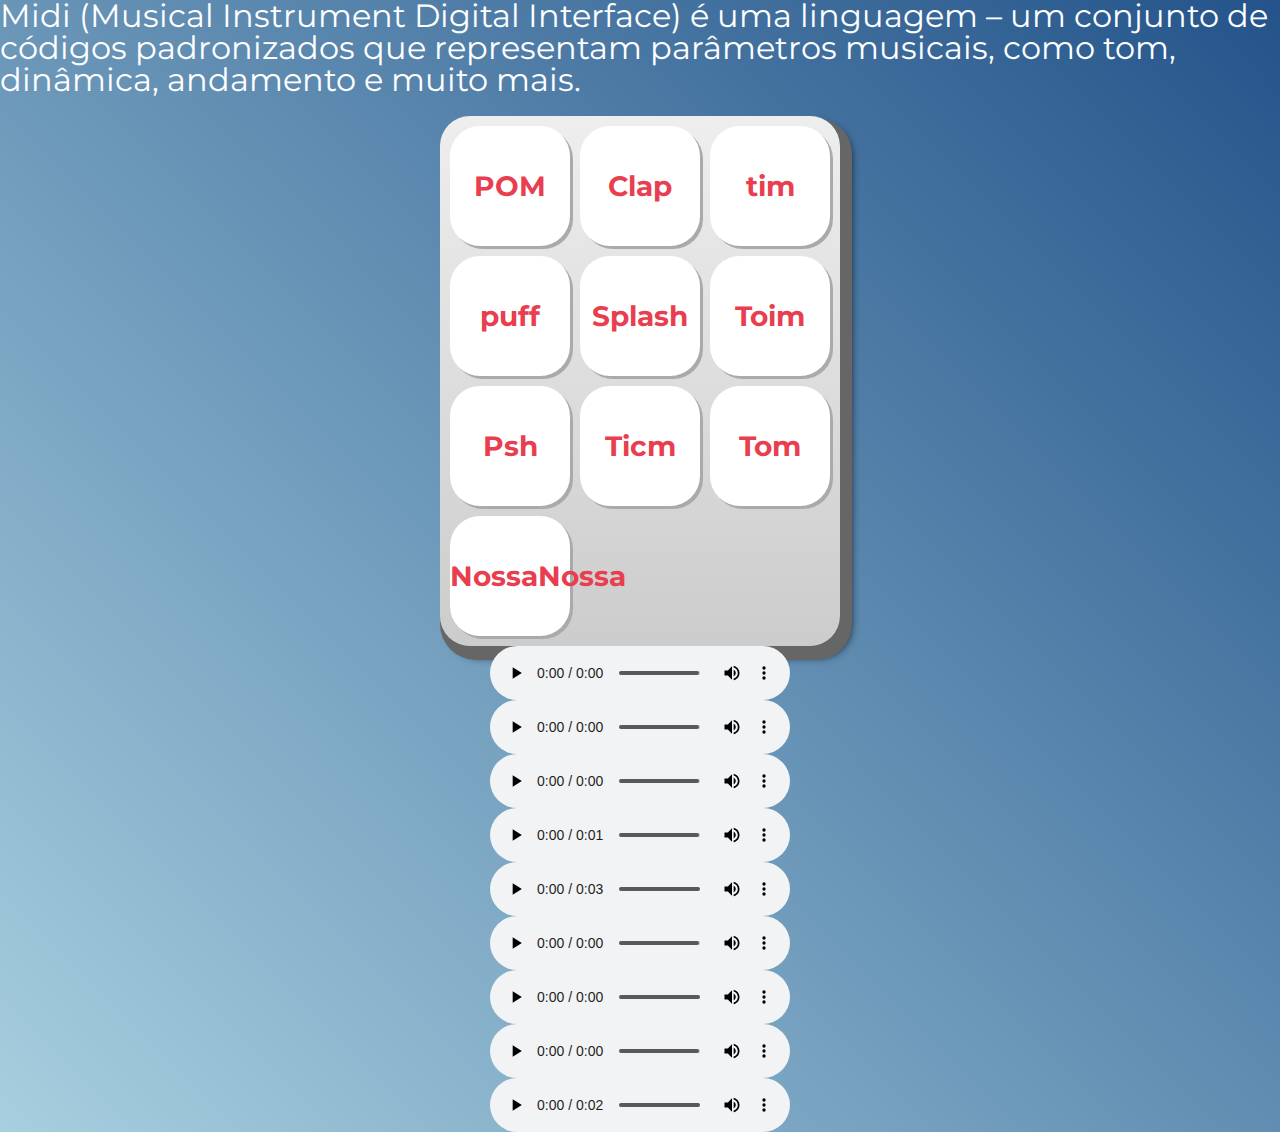
==== meu.html @ d835f45b "vvxg" ====
<!DOCTYPE html>
<html lang="pt-BR">
<head>
    <meta charset="UTF-8">
    <meta http-equiv="X-UA-Compatible" content="IE=edge">
    <meta name="viewport" content="width=device-width, initial-scale=1.0">

    <title> MIDI</title>

    <link rel="preconnect" href="https://fonts.googleapis.com">
    <link rel="preconnect" href="https://fonts.gstatic.com" crossorigin>
    <link href="https://fonts.googleapis.com/css2?family=Montserrat:wght@500;600&display=swap" rel="stylesheet">

    <link rel="icon" type="image/png" href="images/bateria.png">
    <link rel="stylesheet" href="css/reset.css">
    <link rel="stylesheet" href="css/estilos.css">

</head>
<body>

    <h1>Midi (Musical Instrument Digital Interface) é uma linguagem – um conjunto de códigos padronizados que representam parâmetros musicais, como tom, dinâmica, andamento e muito mais.</h1>

    <section class="teclado">
        <button onclick="TocaSomPom()" class="tecla som_tecla_pom">POM</button>
        <button onclick="TocaSomClap()" class="tecla som_tecla_clap">Clap</button>
        <button onclick="TocaSomTim()" class="tecla som_tecla_tim">tim</button>

        <button onclick="TocaSomPuff()" class="tecla som_tecla_puff">puff</button>
        <button onclick="TocaSomSplash()" class="tecla som_tecla_splash">Splash</button>
        <button onclick="TocaSomToim()" class="tecla som_tecla_toim">Toim</button>

        <button onclick="TocaSomPsh()" class="tecla som_tecla_psh">Psh</button>
        <button onclick="TocaSomTic()" class="tecla som_tecla_tic">Ticm</button>
        <button onclick="TocaSomTom()" class="tecla som_tecla_tom">Tom</button>

        <button onclick="TocaSomNossaNossa()" class="tecla TocaSomNossaNossa">NossaNossa</button>
    </section>


    <audio controls src="sounds/keyw.wav" id="som_tecla_clap"></audio>
    <audio controls src="sounds/keye.wav" id="som_tecla_tim"></audio>
    <audio controls src="sounds/keya.wav" id="som_tecla_puff"></audio>
    <audio controls src="sounds/keys.wav" id="som_tecla_splash"></audio>
    <audio controls src="sounds/keyd.wav" id="som_tecla_toim"></audio>
    <audio controls src="sounds/keyz.wav" id="som_tecla_psh"></audio>
    <audio controls src="sounds/keyx.wav" id="som_tecla_tic"></audio>
    <audio controls src="sounds/keyz.wav" id="som_tecla_tom"></audio>
    <audio controls src="sounds/NossaNossa.mp3" id="som_tecla_NossaNossa"></audio>
---- css/estilos.css ----
:root {
  --cinza: #aaa;
  --vermelha: #e93d50;
  --vermelha-escura: #af303f;
  --branca: #fff;
  --luz: rgb(229, 255, 0);
}

body {
  align-items: center;
  background: linear-gradient(45deg, #a7cfdf 0%,#23538a 100%);
  display: flex;
  justify-content: center;
  flex-direction: column;
  font-family: 'Montserrat', sans-serif;
  min-height: 100vh;
}

h1 {
  color: var(--branca);
  margin-bottom: 20px;
  font-size: 2rem;
}

.teclado {
  background: linear-gradient(to bottom, #eeeeee 0%,#cccccc 100%);
  box-shadow: 6px 8px 0 6px #666, 10px 10px 10px #000;
  border-radius: 30px;
  display: grid;
  gap: 10px;
  grid-template-columns: repeat(3, 1fr);
  padding: 10px;
}

.tecla {
  background-color: var(--branca);
  border-radius: 30px;
  box-shadow: 3px 3px 0 var(--cinza);
  color: var(--vermelha);
  cursor: pointer;
  height: 120px;
  font-size: 1.75em;
  font-weight: bold;
  line-height: 120px;
  text-align: center;
  width: 120px;
}

.tecla.ativa,
.tecla:active {
  background-color: var(--vermelha);
  border: 4px solid  var(--vermelha);
  box-shadow: 3px 3px 0 var(--vermelha-escura) inset;
  color: var(--branca);
  outline: none;
}

.tecla.focus,
.tecla:focus {
  outline: none;
  box-shadow: 1px 1px 10px var(--luz);
}

.tecla.active:focus,
.tecla:active:focus {
  box-shadow: 3px 3px 0 var(--vermelha-escura) inset, 1px 1px 10px var(--luz);
}
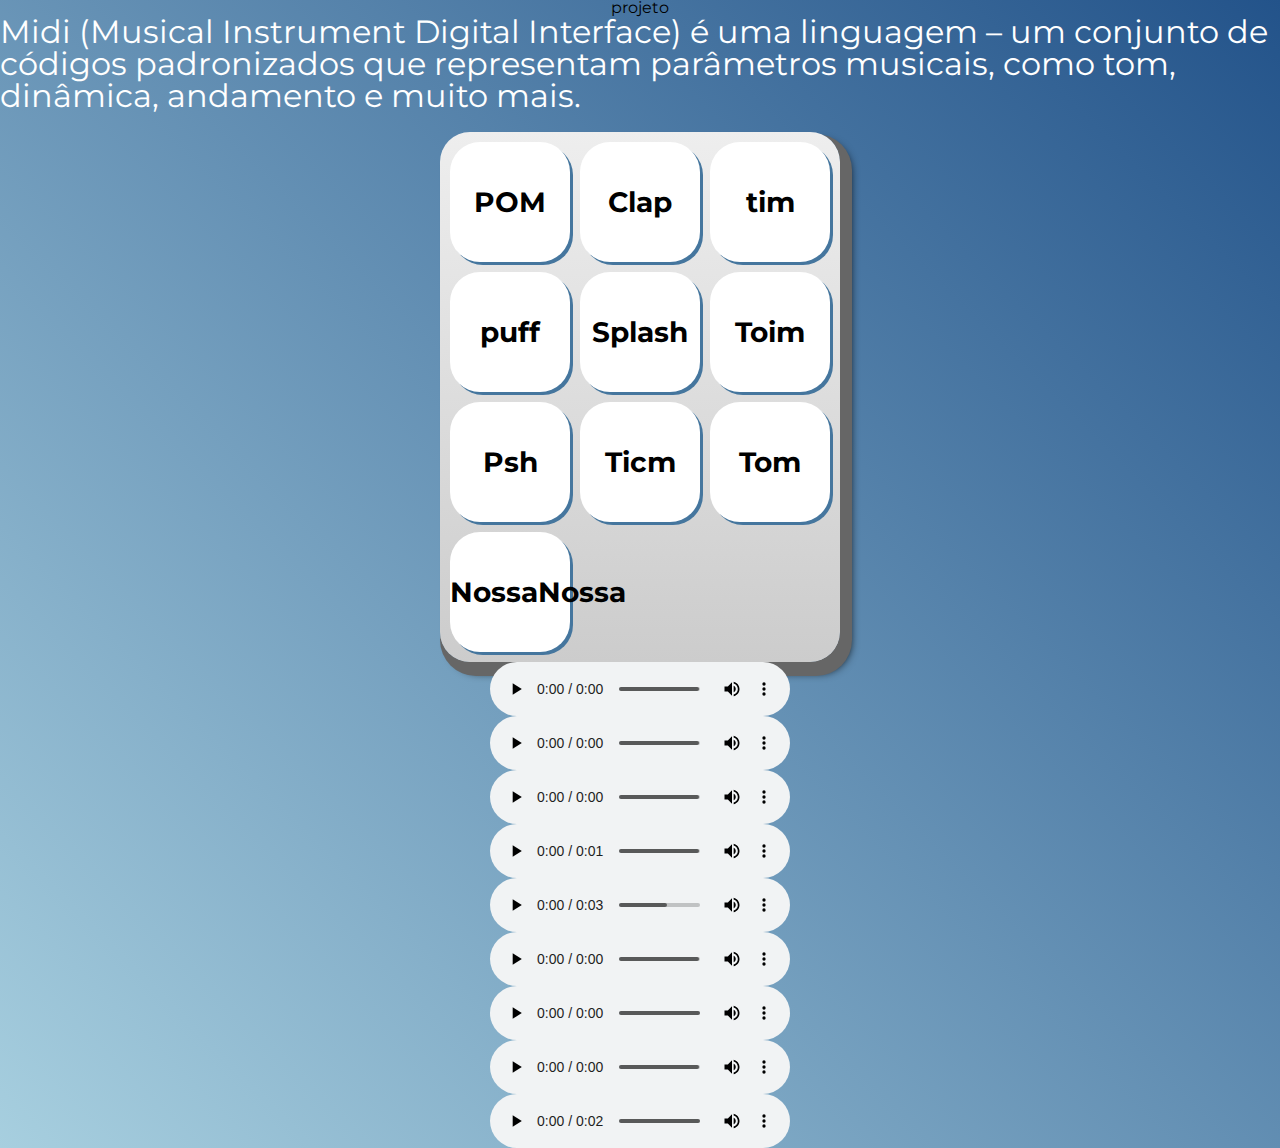
==== commit dae8af06: "dad" ====
--- a/meu.html
+++ b/meu.html
@@ -17,6 +17,8 @@
 
 </head>
 <body>
+    
+<a href="index.html">projeto</a>
 
     <h1>Midi (Musical Instrument Digital Interface) é uma linguagem – um conjunto de códigos padronizados que representam parâmetros musicais, como tom, dinâmica, andamento e muito mais.</h1>
 
--- a/css/estilos.css
+++ b/css/estilos.css
@@ -1,9 +1,9 @@
 :root {
-  --cinza: #aaa;
-  --vermelha: #e93d50;
-  --vermelha-escura: #af303f;
+  --cinza: #45769e;
+  --vermelha: #000000;
+  --vermelha-escura: #000000;
   --branca: #fff;
-  --luz: rgb(229, 255, 0);
+  --luz: rgb(0, 183, 255);
 }
 
 body {
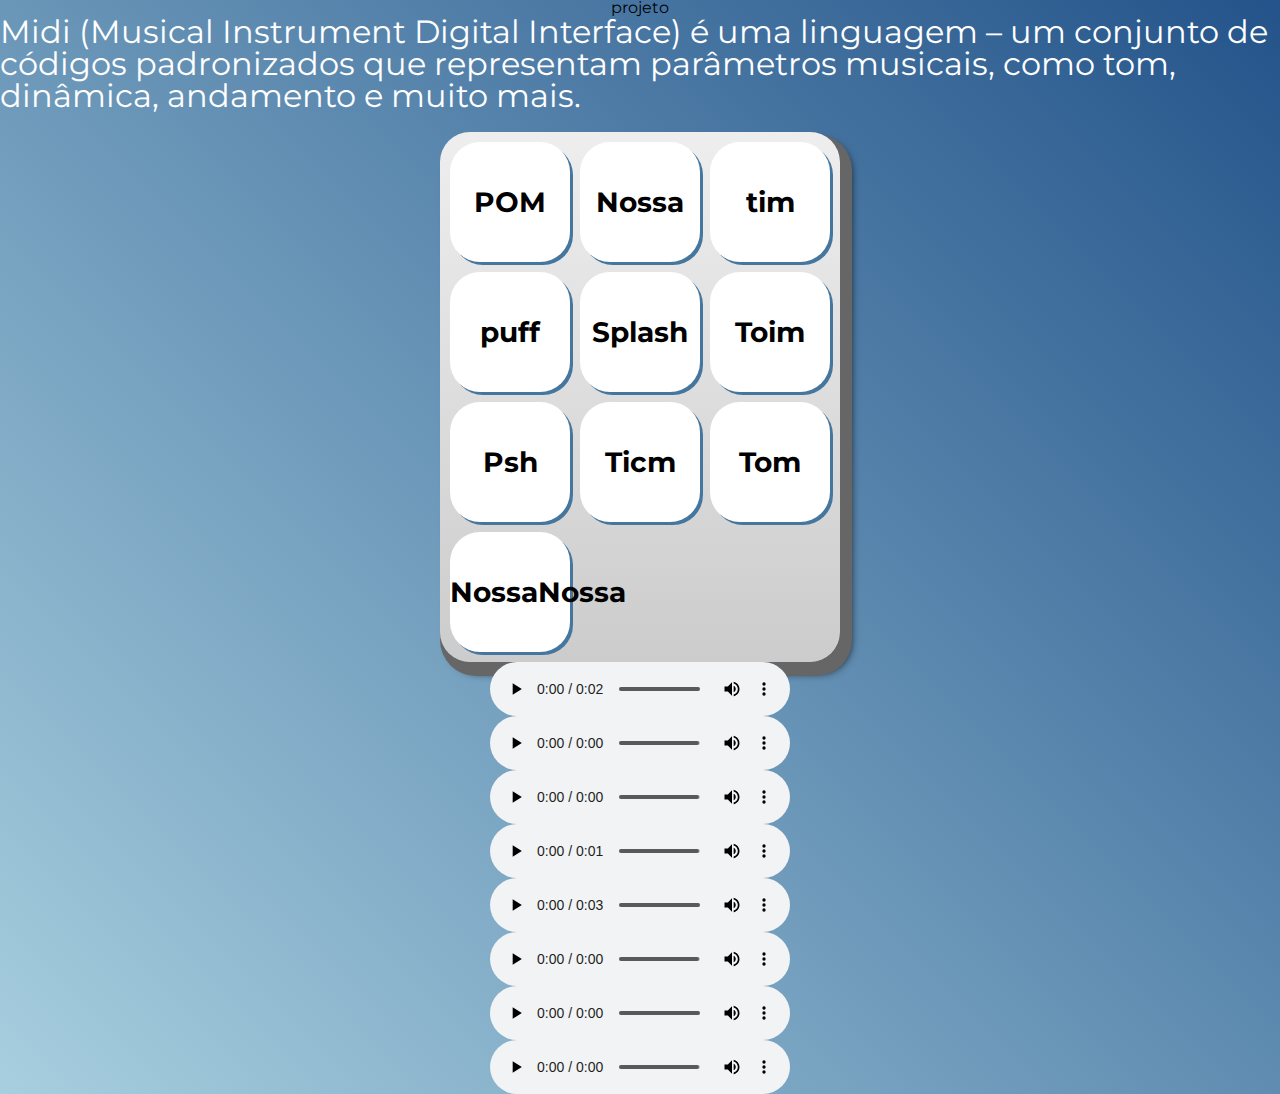
==== commit ca118756: "fsffsf" ====
--- a/meu.html
+++ b/meu.html
@@ -17,14 +17,14 @@
 
 </head>
 <body>
-    
+
 <a href="index.html">projeto</a>
 
     <h1>Midi (Musical Instrument Digital Interface) é uma linguagem – um conjunto de códigos padronizados que representam parâmetros musicais, como tom, dinâmica, andamento e muito mais.</h1>
 
     <section class="teclado">
         <button onclick="TocaSomPom()" class="tecla som_tecla_pom">POM</button>
-        <button onclick="TocaSomClap()" class="tecla som_tecla_clap">Clap</button>
+        <button onclick="TocaSomClap()" class="tecla som_tecla_clap">Nossa</button>
         <button onclick="TocaSomTim()" class="tecla som_tecla_tim">tim</button>
 
         <button onclick="TocaSomPuff()" class="tecla som_tecla_puff">puff</button>
@@ -39,7 +39,7 @@
     </section>
 
 
-    <audio controls src="sounds/keyw.wav" id="som_tecla_clap"></audio>
+    <audio controls src="sounds/NossaNossa.mp3" id="som_tecla_clap"></audio>
     <audio controls src="sounds/keye.wav" id="som_tecla_tim"></audio>
     <audio controls src="sounds/keya.wav" id="som_tecla_puff"></audio>
     <audio controls src="sounds/keys.wav" id="som_tecla_splash"></audio>
@@ -47,5 +47,3 @@
     <audio controls src="sounds/keyz.wav" id="som_tecla_psh"></audio>
     <audio controls src="sounds/keyx.wav" id="som_tecla_tic"></audio>
     <audio controls src="sounds/keyz.wav" id="som_tecla_tom"></audio>
-    <audio controls src="sounds/NossaNossa.mp3" id="som_tecla_NossaNossa"></audio>
-
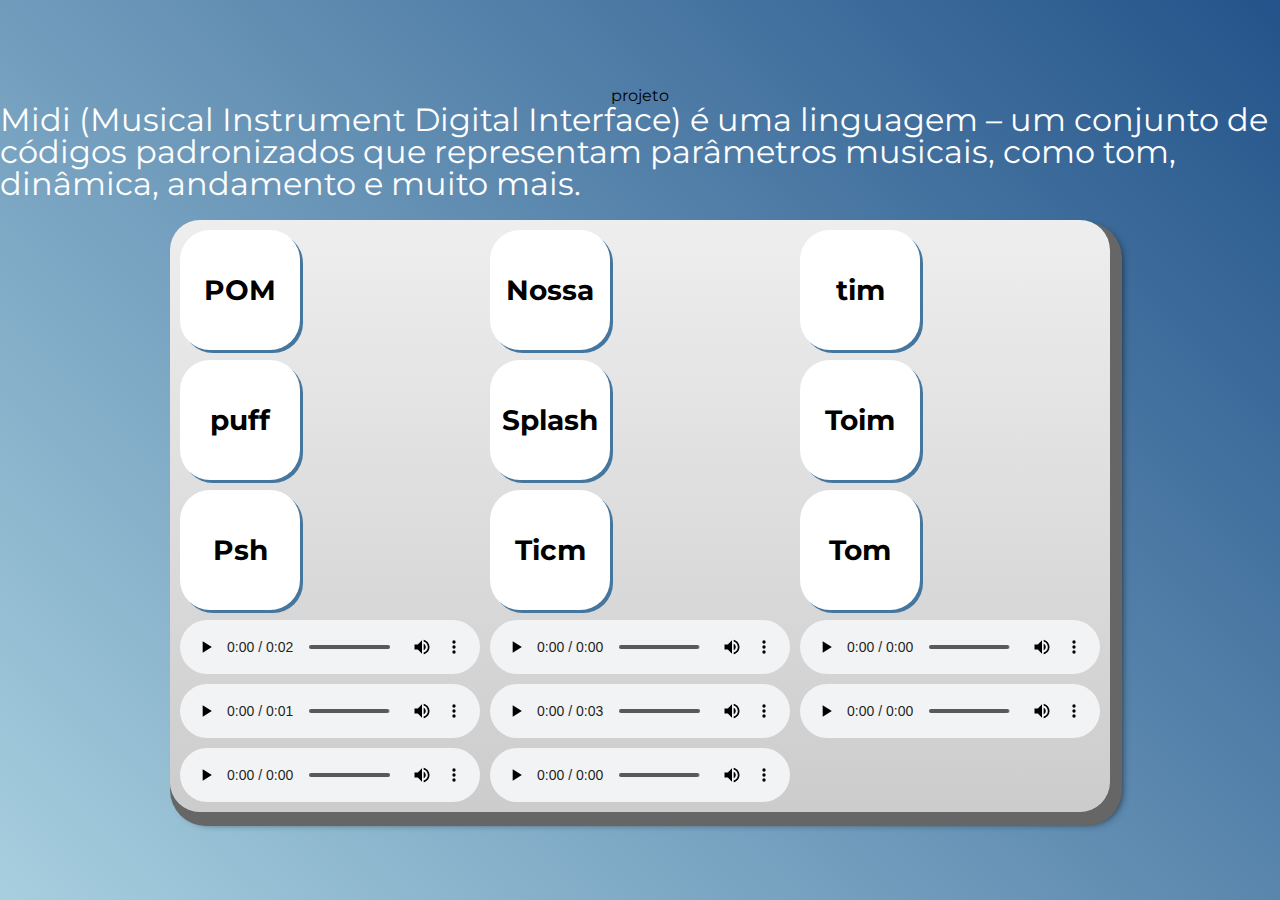
==== commit 7de52a7b: "fgfh" ====
--- a/meu.html
+++ b/meu.html
@@ -35,9 +35,6 @@
         <button onclick="TocaSomTic()" class="tecla som_tecla_tic">Ticm</button>
         <button onclick="TocaSomTom()" class="tecla som_tecla_tom">Tom</button>
 
-        <button onclick="TocaSomNossaNossa()" class="tecla TocaSomNossaNossa">NossaNossa</button>
-    </section>
-
 
     <audio controls src="sounds/NossaNossa.mp3" id="som_tecla_clap"></audio>
     <audio controls src="sounds/keye.wav" id="som_tecla_tim"></audio>
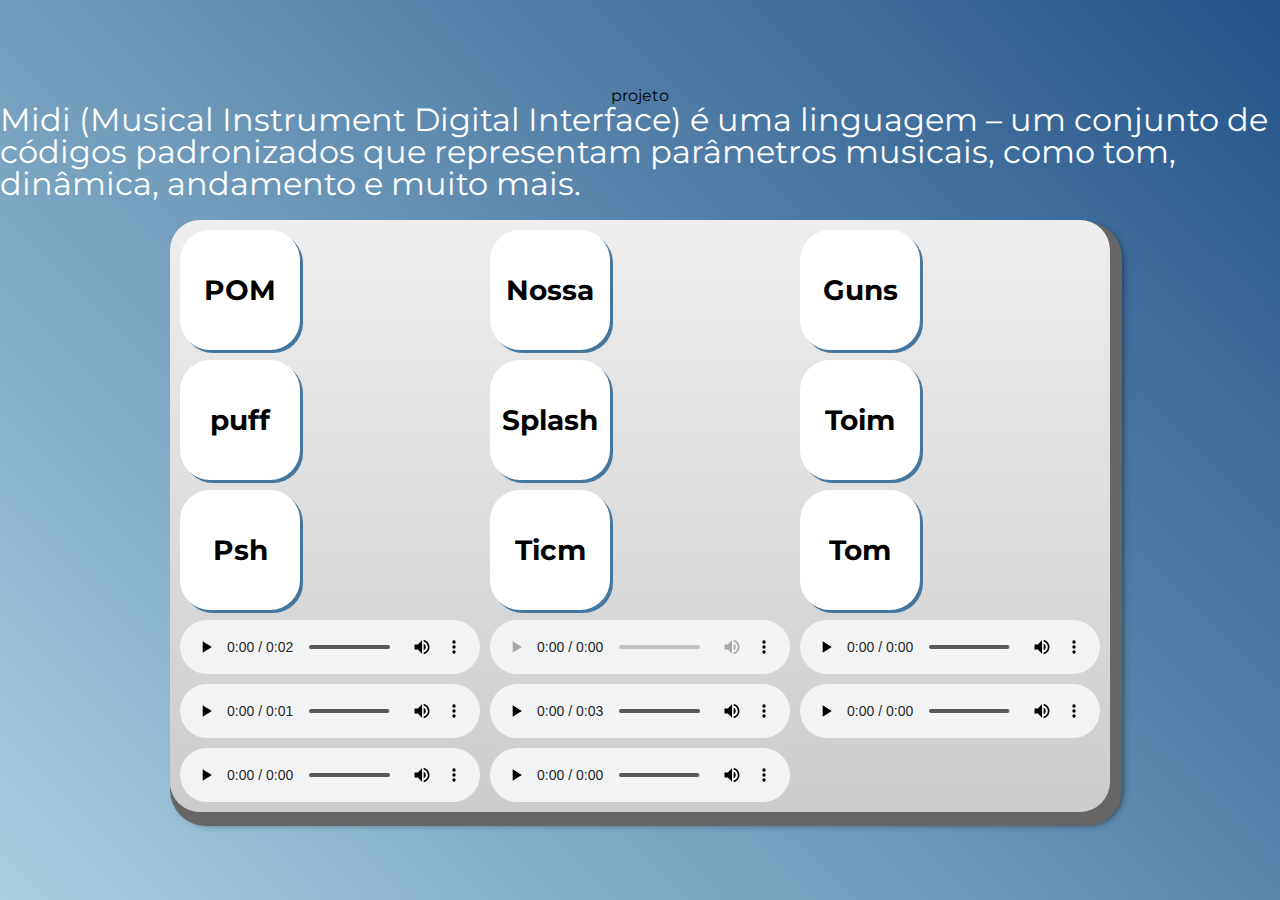
==== commit 22a5517d: "ggh" ====
--- a/meu.html
+++ b/meu.html
@@ -25,19 +25,17 @@
     <section class="teclado">
         <button onclick="TocaSomPom()" class="tecla som_tecla_pom">POM</button>
         <button onclick="TocaSomClap()" class="tecla som_tecla_clap">Nossa</button>
-        <button onclick="TocaSomTim()" class="tecla som_tecla_tim">tim</button>
-
+        <button onclick="TocaSomTim()" class="tecla som_tecla_tim">Guns</button>
         <button onclick="TocaSomPuff()" class="tecla som_tecla_puff">puff</button>
         <button onclick="TocaSomSplash()" class="tecla som_tecla_splash">Splash</button>
         <button onclick="TocaSomToim()" class="tecla som_tecla_toim">Toim</button>
-
         <button onclick="TocaSomPsh()" class="tecla som_tecla_psh">Psh</button>
         <button onclick="TocaSomTic()" class="tecla som_tecla_tic">Ticm</button>
         <button onclick="TocaSomTom()" class="tecla som_tecla_tom">Tom</button>
 
 
     <audio controls src="sounds/NossaNossa.mp3" id="som_tecla_clap"></audio>
-    <audio controls src="sounds/keye.wav" id="som_tecla_tim"></audio>
+    <audio controls src="sounds/guns-l-mp3.mp3" id="som_tecla_tim"></audio>
     <audio controls src="sounds/keya.wav" id="som_tecla_puff"></audio>
     <audio controls src="sounds/keys.wav" id="som_tecla_splash"></audio>
     <audio controls src="sounds/keyd.wav" id="som_tecla_toim"></audio>
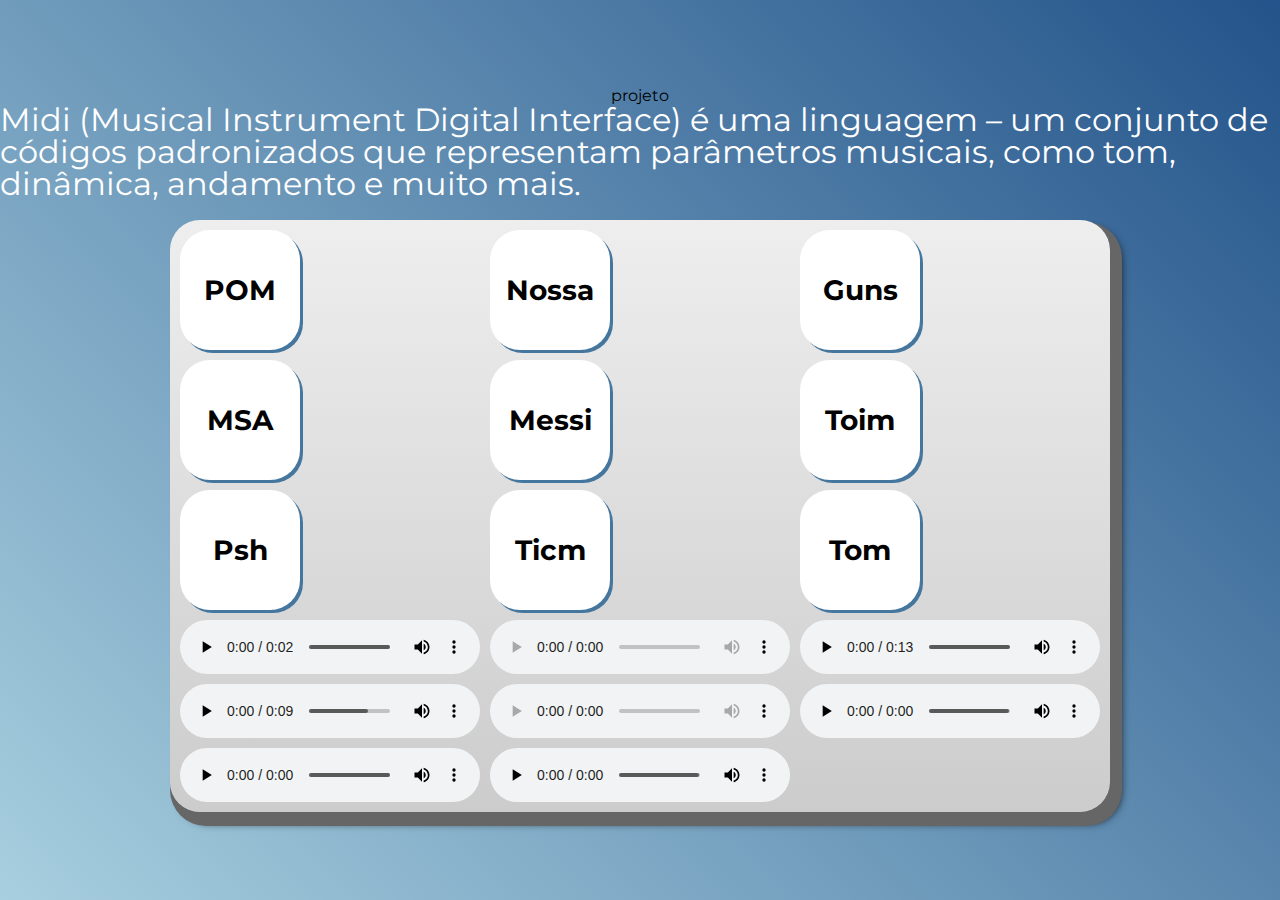
==== commit 8c50a0f6: "fgg" ====
--- a/meu.html
+++ b/meu.html
@@ -26,18 +26,19 @@
         <button onclick="TocaSomPom()" class="tecla som_tecla_pom">POM</button>
         <button onclick="TocaSomClap()" class="tecla som_tecla_clap">Nossa</button>
         <button onclick="TocaSomTim()" class="tecla som_tecla_tim">Guns</button>
-        <button onclick="TocaSomPuff()" class="tecla som_tecla_puff">puff</button>
-        <button onclick="TocaSomSplash()" class="tecla som_tecla_splash">Splash</button>
+        <button onclick="TocaSomPuff()" class="tecla som_tecla_puff">MSA</button>
+        <button onclick="TocaSomSplash()" class="tecla som_tecla_splash">Messi</button>
         <button onclick="TocaSomToim()" class="tecla som_tecla_toim">Toim</button>
         <button onclick="TocaSomPsh()" class="tecla som_tecla_psh">Psh</button>
         <button onclick="TocaSomTic()" class="tecla som_tecla_tic">Ticm</button>
         <button onclick="TocaSomTom()" class="tecla som_tecla_tom">Tom</button>
 
 
+
     <audio controls src="sounds/NossaNossa.mp3" id="som_tecla_clap"></audio>
     <audio controls src="sounds/guns-l-mp3.mp3" id="som_tecla_tim"></audio>
-    <audio controls src="sounds/keya.wav" id="som_tecla_puff"></audio>
-    <audio controls src="sounds/keys.wav" id="som_tecla_splash"></audio>
+    <audio controls src="sounds/msa.mp3" id="som_tecla_puff"></audio>
+    <audio controls src="sounds/messi.mp3" id="som_tecla_splash"></audio>
     <audio controls src="sounds/keyd.wav" id="som_tecla_toim"></audio>
     <audio controls src="sounds/keyz.wav" id="som_tecla_psh"></audio>
     <audio controls src="sounds/keyx.wav" id="som_tecla_tic"></audio>
